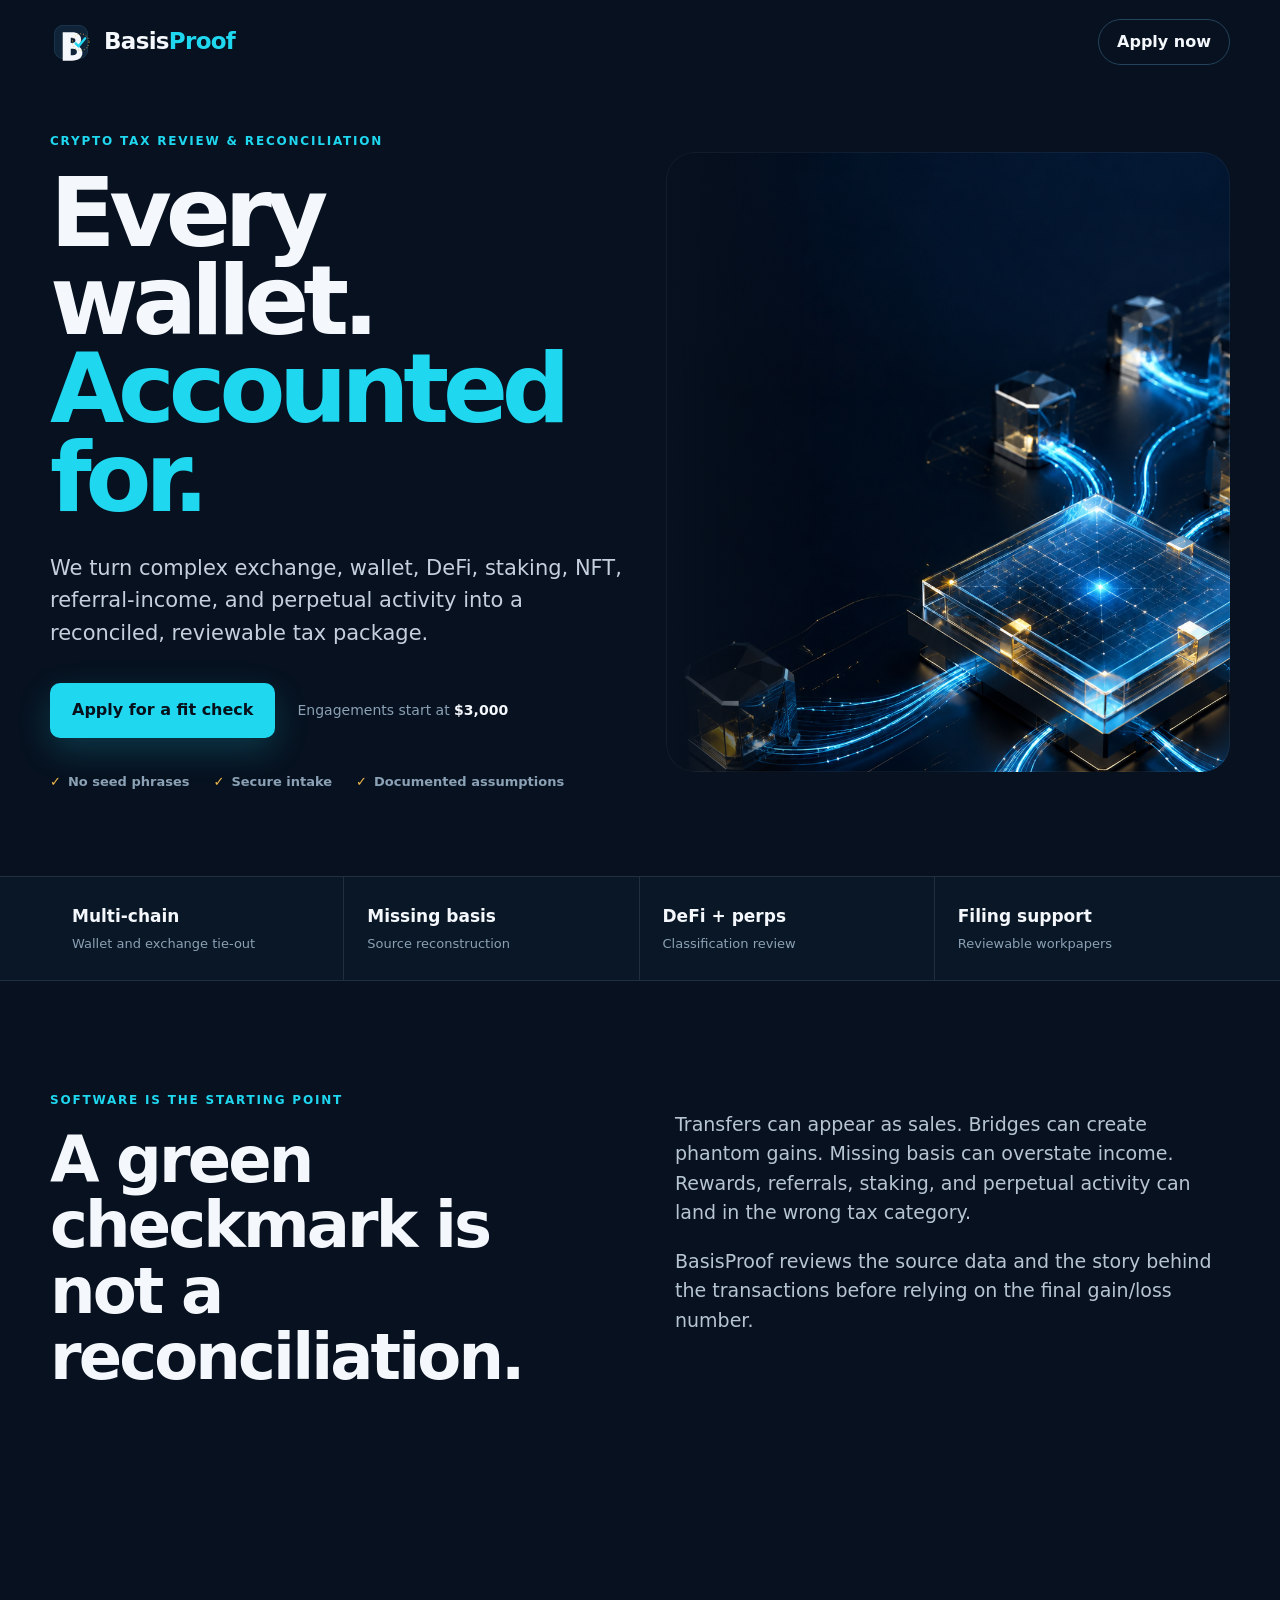
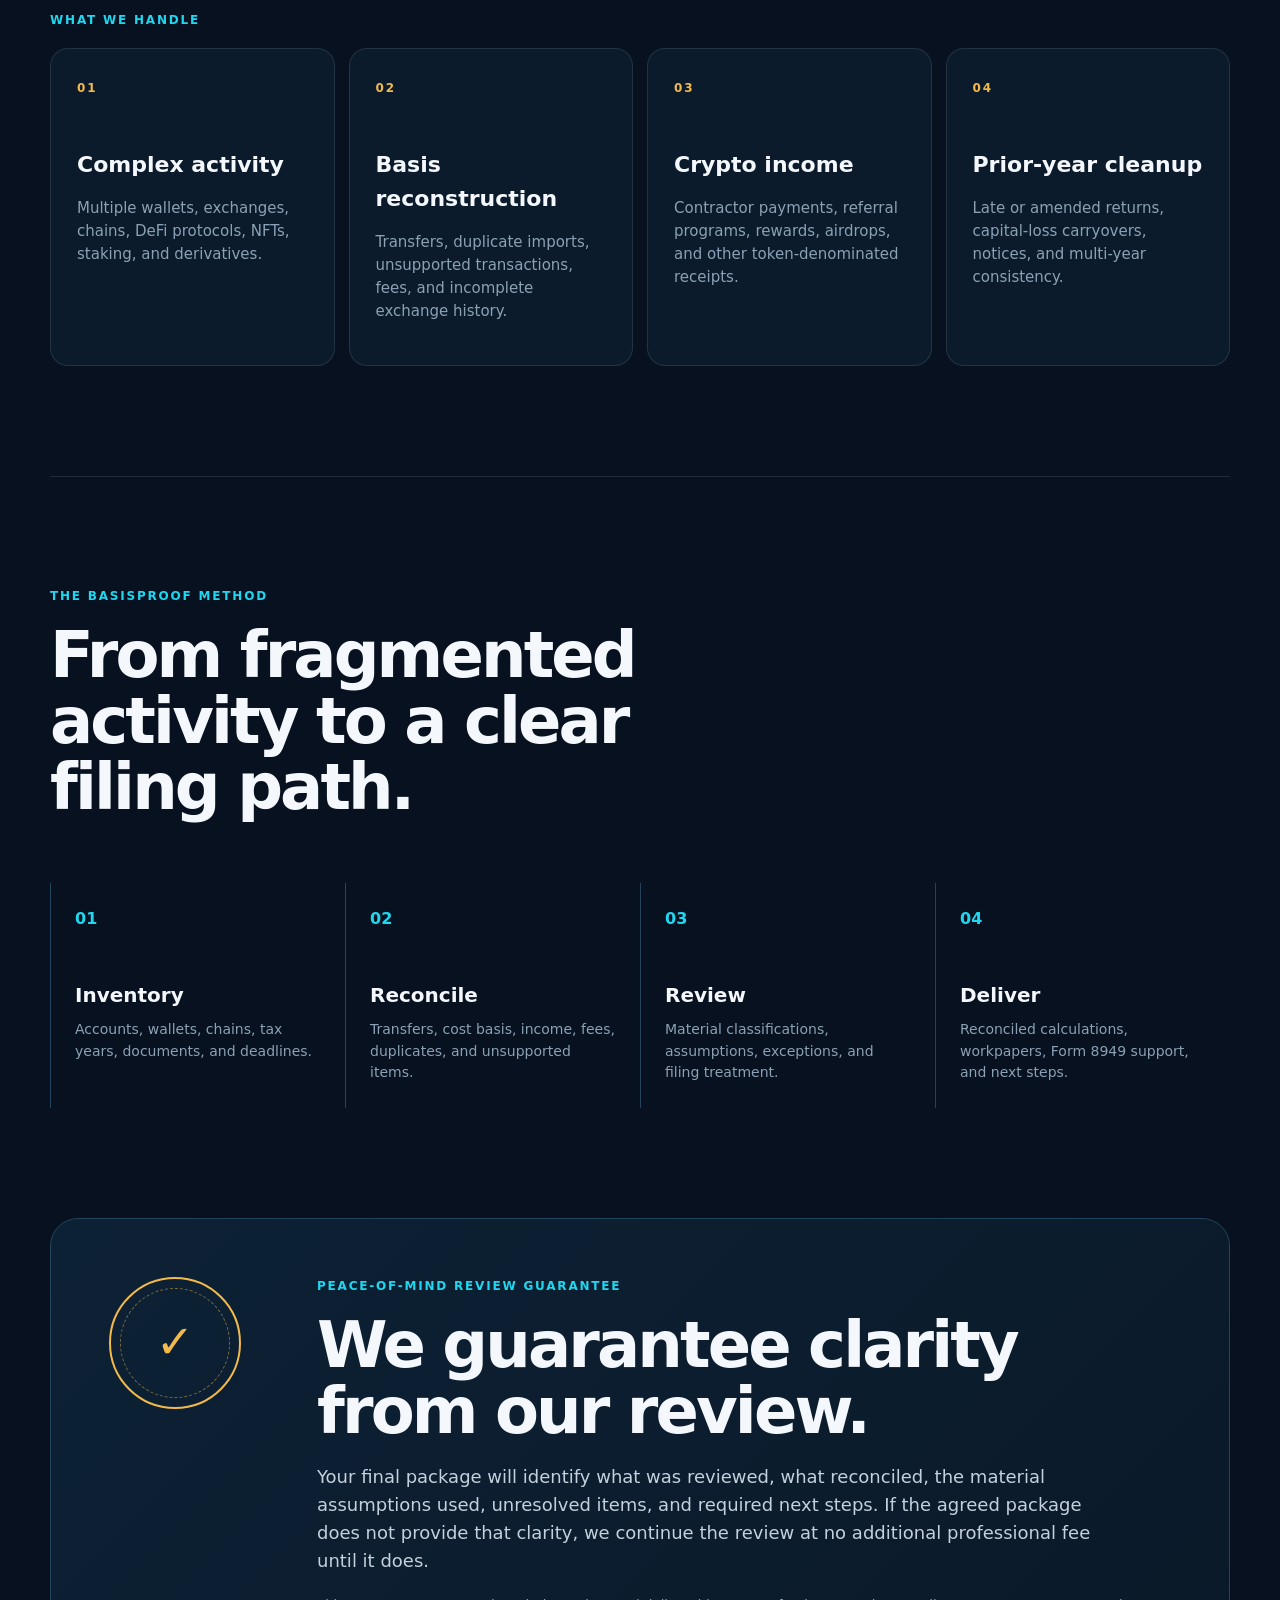
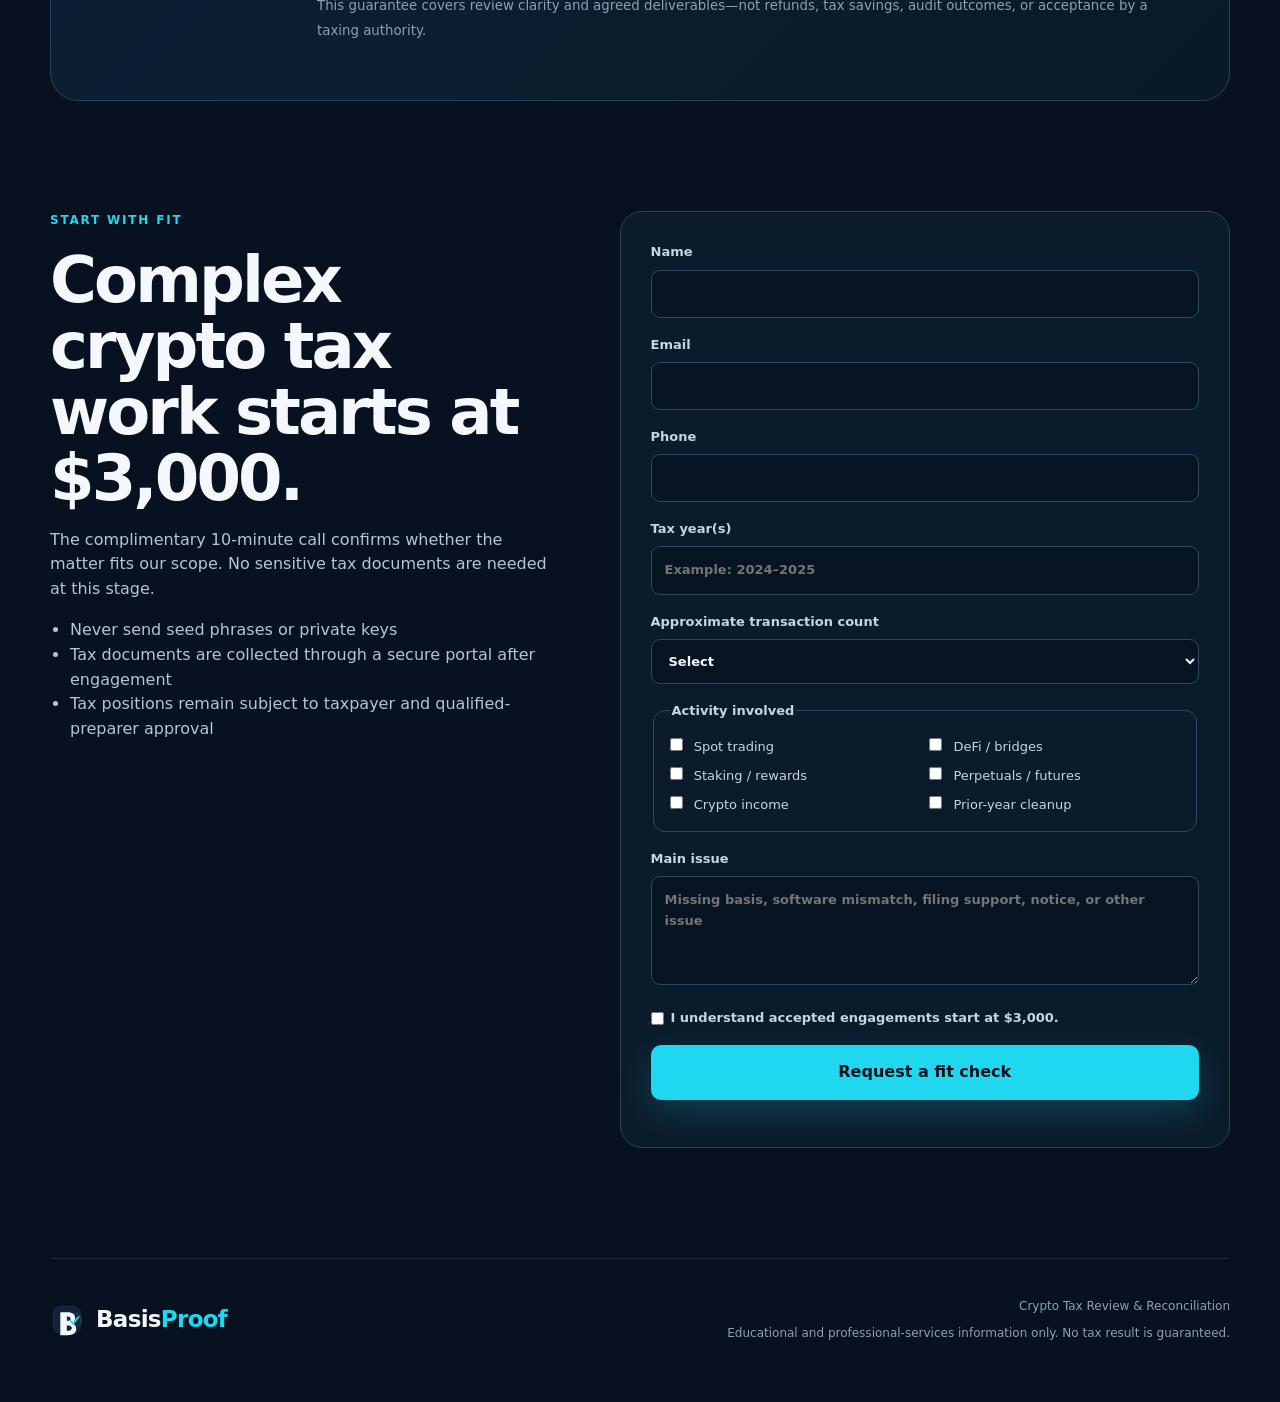
==== index.html @ bd180819 "Launch BasisProof landing page" ====
<!doctype html>
<html lang="en">
<head>
  <meta charset="utf-8">
  <meta name="viewport" content="width=device-width, initial-scale=1">
  <title>BasisProof — Crypto Tax Review & Reconciliation</title>
  <meta name="description" content="Premium crypto tax reconciliation for complex multi-wallet, DeFi, staking, NFT, and perpetual activity. Every wallet accounted for.">
  <meta name="theme-color" content="#07111f">
  <link rel="icon" href="assets/basisproof-mark.svg" type="image/svg+xml">
  <link rel="stylesheet" href="styles.css">
</head>
<body>
  <header class="nav shell">
    <a class="brand" href="#top" aria-label="BasisProof home">
      <img src="assets/basisproof-mark.svg" alt="" width="42" height="42">
      <span>Basis<span>Proof</span></span>
    </a>
    <a class="nav-cta" href="#apply">Apply now</a>
  </header>

  <main id="top">
    <section class="hero shell">
      <div class="hero-copy">
        <div class="eyebrow">Crypto Tax Review & Reconciliation</div>
        <h1>Every wallet.<br><em>Accounted for.</em></h1>
        <p class="lede">We turn complex exchange, wallet, DeFi, staking, NFT, referral-income, and perpetual activity into a reconciled, reviewable tax package.</p>
        <div class="hero-actions">
          <a class="button primary" href="#apply">Apply for a fit check</a>
          <span class="price">Engagements start at <strong>$3,000</strong></span>
        </div>
        <div class="trust-row">
          <span>No seed phrases</span><span>Secure intake</span><span>Documented assumptions</span>
        </div>
      </div>
      <div class="hero-art" role="img" aria-label="Abstract transaction paths converging into a verified ledger"></div>
    </section>

    <section class="proof-band">
      <div class="shell proof-grid">
        <div><strong>Multi-chain</strong><span>Wallet and exchange tie-out</span></div>
        <div><strong>Missing basis</strong><span>Source reconstruction</span></div>
        <div><strong>DeFi + perps</strong><span>Classification review</span></div>
        <div><strong>Filing support</strong><span>Reviewable workpapers</span></div>
      </div>
    </section>

    <section class="section shell split">
      <div>
        <div class="eyebrow">Software is the starting point</div>
        <h2>A green checkmark is not a reconciliation.</h2>
      </div>
      <div class="body-copy">
        <p>Transfers can appear as sales. Bridges can create phantom gains. Missing basis can overstate income. Rewards, referrals, staking, and perpetual activity can land in the wrong tax category.</p>
        <p>BasisProof reviews the source data and the story behind the transactions before relying on the final gain/loss number.</p>
      </div>
    </section>

    <section class="section shell">
      <div class="eyebrow">What we handle</div>
      <div class="cards">
        <article><span>01</span><h3>Complex activity</h3><p>Multiple wallets, exchanges, chains, DeFi protocols, NFTs, staking, and derivatives.</p></article>
        <article><span>02</span><h3>Basis reconstruction</h3><p>Transfers, duplicate imports, unsupported transactions, fees, and incomplete exchange history.</p></article>
        <article><span>03</span><h3>Crypto income</h3><p>Contractor payments, referral programs, rewards, airdrops, and other token-denominated receipts.</p></article>
        <article><span>04</span><h3>Prior-year cleanup</h3><p>Late or amended returns, capital-loss carryovers, notices, and multi-year consistency.</p></article>
      </div>
    </section>

    <section class="section shell process">
      <div class="eyebrow">The BasisProof method</div>
      <h2>From fragmented activity to a clear filing path.</h2>
      <ol>
        <li><b>Inventory</b><span>Accounts, wallets, chains, tax years, documents, and deadlines.</span></li>
        <li><b>Reconcile</b><span>Transfers, cost basis, income, fees, duplicates, and unsupported items.</span></li>
        <li><b>Review</b><span>Material classifications, assumptions, exceptions, and filing treatment.</span></li>
        <li><b>Deliver</b><span>Reconciled calculations, workpapers, Form 8949 support, and next steps.</span></li>
      </ol>
    </section>

    <section class="section shell guarantee">
      <div class="seal">✓</div>
      <div>
        <div class="eyebrow">Peace-of-Mind Review Guarantee</div>
        <h2>We guarantee clarity from our review.</h2>
        <p>Your final package will identify what was reviewed, what reconciled, the material assumptions used, unresolved items, and required next steps. If the agreed package does not provide that clarity, we continue the review at no additional professional fee until it does.</p>
        <small>This guarantee covers review clarity and agreed deliverables—not refunds, tax savings, audit outcomes, or acceptance by a taxing authority.</small>
      </div>
    </section>

    <section id="apply" class="section shell apply">
      <div class="apply-copy">
        <div class="eyebrow">Start with fit</div>
        <h2>Complex crypto tax work starts at $3,000.</h2>
        <p>The complimentary 10-minute call confirms whether the matter fits our scope. No sensitive tax documents are needed at this stage.</p>
        <ul>
          <li>Never send seed phrases or private keys</li>
          <li>Tax documents are collected through a secure portal after engagement</li>
          <li>Tax positions remain subject to taxpayer and qualified-preparer approval</li>
        </ul>
      </div>
      <form id="lead-form" class="lead-form">
        <label>Name<input required name="name" autocomplete="name"></label>
        <label>Email<input required type="email" name="email" autocomplete="email"></label>
        <label>Phone<input required type="tel" name="phone" autocomplete="tel"></label>
        <label>Tax year(s)<input required name="years" placeholder="Example: 2024–2025"></label>
        <label>Approximate transaction count
          <select required name="transactions"><option value="">Select</option><option>Under 500</option><option>500–1,000</option><option>1,000–5,000</option><option>5,000+</option></select>
        </label>
        <fieldset><legend>Activity involved</legend>
          <label><input type="checkbox" name="activity" value="Spot trading"> Spot trading</label>
          <label><input type="checkbox" name="activity" value="DeFi / bridges"> DeFi / bridges</label>
          <label><input type="checkbox" name="activity" value="Staking / rewards"> Staking / rewards</label>
          <label><input type="checkbox" name="activity" value="Perpetuals / futures"> Perpetuals / futures</label>
          <label><input type="checkbox" name="activity" value="Crypto income"> Crypto income</label>
          <label><input type="checkbox" name="activity" value="Prior-year cleanup"> Prior-year cleanup</label>
        </fieldset>
        <label>Main issue<textarea required name="issue" rows="4" placeholder="Missing basis, software mismatch, filing support, notice, or other issue"></textarea></label>
        <label class="confirm"><input required type="checkbox" name="minimum"> I understand accepted engagements start at $3,000.</label>
        <button class="button primary" type="submit">Request a fit check</button>
        <p id="form-status" class="form-status" aria-live="polite"></p>
      </form>
    </section>
  </main>

  <footer class="shell footer">
    <div class="brand"><img src="assets/basisproof-mark.svg" alt="" width="34" height="34"><span>Basis<span>Proof</span></span></div>
    <p>Crypto Tax Review & Reconciliation</p>
    <p>Educational and professional-services information only. No tax result is guaranteed.</p>
  </footer>
  <script src="app.js"></script>
</body>
</html>
---- styles.css ----
:root{--ink:#07111f;--navy:#0f2438;--cyan:#20d7f0;--gold:#f2b94b;--ice:#f4f7fb;--slate:#8ba1b5;--border:#24445d;--max:1180px}
*{box-sizing:border-box}html{scroll-behavior:smooth}body{margin:0;overflow-x:hidden;background:var(--ink);color:var(--ice);font-family:Inter,ui-sans-serif,system-ui,-apple-system,BlinkMacSystemFont,"Segoe UI",sans-serif;line-height:1.55}a{color:inherit;text-decoration:none}.shell{width:min(var(--max),calc(100% - 40px));margin:auto}.nav{height:84px;display:flex;align-items:center;justify-content:space-between}.brand{display:flex;align-items:center;gap:12px;font-size:23px;font-weight:800;letter-spacing:-.7px}.brand img{border-radius:11px}.brand span span{color:var(--cyan)}.nav-cta{padding:10px 18px;border:1px solid var(--border);border-radius:999px;font-weight:700}.hero{min-height:680px;display:grid;grid-template-columns:1.02fr .98fr;align-items:center;gap:28px;padding:48px 0 84px}.hero-copy{position:relative;z-index:2;min-width:0}.eyebrow{text-transform:uppercase;letter-spacing:.15em;font-weight:800;font-size:12px;color:var(--cyan);margin-bottom:18px}.hero h1{font-size:clamp(58px,7.5vw,102px);line-height:.92;letter-spacing:-.065em;margin:0 0 30px;max-width:780px}.hero h1 em{font-style:normal;color:var(--cyan)}.lede{font-size:21px;color:#c4d0dc;max-width:650px}.hero-actions{display:flex;align-items:center;gap:22px;margin:34px 0}.button{display:inline-flex;justify-content:center;align-items:center;border:0;border-radius:10px;padding:15px 22px;font:inherit;font-weight:800;cursor:pointer}.button.primary{background:var(--cyan);color:#06111c;box-shadow:0 12px 34px rgba(32,215,240,.2)}.price{font-size:14px;color:var(--slate)}.price strong{color:var(--ice)}.trust-row{display:flex;gap:24px;flex-wrap:wrap;color:var(--slate);font-size:13px;font-weight:700}.trust-row span:before{content:"✓";color:var(--gold);margin-right:7px}.hero-art{height:620px;border-radius:28px;background:linear-gradient(90deg,var(--ink) 0%,transparent 28%),url('assets/basisproof-hero-network-v1.png') center/cover no-repeat;box-shadow:inset 0 0 0 1px rgba(255,255,255,.05)}.proof-band{border-block:1px solid rgba(139,161,181,.18);background:#091726}.proof-grid{display:grid;grid-template-columns:repeat(4,1fr);gap:1px}.proof-grid>div{padding:26px 22px;border-right:1px solid rgba(139,161,181,.18)}.proof-grid>div:last-child{border:0}.proof-grid strong,.proof-grid span{display:block}.proof-grid strong{font-size:17px}.proof-grid span{color:var(--slate);font-size:13px;margin-top:4px}.section{padding:110px 0}.split{display:grid;grid-template-columns:1fr 1fr;gap:70px}.section h2{font-size:clamp(38px,5vw,64px);line-height:1.03;letter-spacing:-.045em;margin:0}.body-copy{font-size:19px;color:#b7c5d3}.cards{display:grid;grid-template-columns:repeat(4,1fr);gap:14px}.cards article{background:#0b1b2b;border:1px solid rgba(139,161,181,.18);border-radius:18px;padding:26px;min-height:250px}.cards article>span{color:var(--gold);font-size:12px;font-weight:900;letter-spacing:.15em}.cards h3{font-size:22px;margin:48px 0 10px}.cards p{color:var(--slate);font-size:15px}.process{border-top:1px solid rgba(139,161,181,.18)}.process h2{max-width:760px}.process ol{list-style:none;margin:62px 0 0;padding:0;display:grid;grid-template-columns:repeat(4,1fr);counter-reset:step}.process li{padding:24px;border-left:1px solid var(--border);counter-increment:step}.process li:before{content:"0" counter(step);color:var(--cyan);font-weight:900}.process b,.process span{display:block}.process b{font-size:20px;margin:48px 0 8px}.process span{color:var(--slate);font-size:14px}.guarantee{display:grid;grid-template-columns:160px 1fr;gap:48px;align-items:start;background:linear-gradient(135deg,#0d2135,#0a1928);border:1px solid var(--border);border-radius:28px;padding:58px}.seal{width:132px;height:132px;border:2px solid var(--gold);outline:1px dashed rgba(242,185,75,.5);outline-offset:-12px;border-radius:50%;display:grid;place-items:center;color:var(--gold);font-size:46px}.guarantee p{font-size:18px;color:#c4d0dc;max-width:780px}.guarantee small{color:var(--slate)}.apply{display:grid;grid-template-columns:.9fr 1.1fr;gap:70px;align-items:start}.apply-copy{position:sticky;top:40px}.apply-copy p,.apply-copy li{color:#b7c5d3}.apply-copy ul{padding-left:20px}.lead-form{background:#0b1b2b;border:1px solid var(--border);border-radius:22px;padding:30px;display:grid;gap:17px}.lead-form label,.lead-form legend{font-size:13px;font-weight:750;color:#c8d5df}.lead-form input,.lead-form select,.lead-form textarea{width:100%;margin-top:7px;background:#071421;color:var(--ice);border:1px solid #2c4961;border-radius:9px;padding:13px;font:inherit}.lead-form fieldset{border:1px solid #2c4961;border-radius:12px;padding:16px;display:grid;grid-template-columns:1fr 1fr;gap:9px}.lead-form fieldset label{font-weight:500}.lead-form fieldset input,.lead-form .confirm input{width:auto;margin:0 7px 0 0}.lead-form .confirm{display:flex;align-items:center}.form-status{margin:0;color:var(--cyan);font-size:14px}.footer{border-top:1px solid rgba(139,161,181,.18);padding:38px 0 60px;display:grid;grid-template-columns:1fr auto;gap:8px;color:var(--slate);font-size:12px}.footer .brand{grid-row:span 2;color:var(--ice)}.footer p{margin:0;text-align:right}
@media(max-width:850px){.hero{grid-template-columns:1fr;min-height:auto;padding-top:52px}.hero-art{height:420px;order:-1;background-position:center bottom}.hero h1{font-size:58px}.split,.apply{grid-template-columns:1fr}.cards,.process ol,.proof-grid{grid-template-columns:1fr 1fr}.apply-copy{position:static}.guarantee{grid-template-columns:1fr}.section{padding:78px 0}}
@media(max-width:560px){.shell{width:calc(100% - 26px)}.nav{height:70px}.nav-cta{display:none}.hero{padding:28px 0 58px}.hero-art{height:300px}.hero h1{font-size:49px;overflow-wrap:anywhere}.lede{font-size:18px;overflow-wrap:anywhere}.hero-actions{align-items:flex-start;flex-direction:column}.proof-grid,.cards,.process ol{grid-template-columns:1fr}.proof-grid>div{border-right:0;border-bottom:1px solid rgba(139,161,181,.18)}.split{gap:28px}.section h2{font-size:40px}.cards article{min-height:210px}.guarantee{padding:32px 24px}.apply{gap:38px}.lead-form{padding:22px}.lead-form fieldset{grid-template-columns:1fr}.footer{grid-template-columns:1fr}.footer p{text-align:left}}
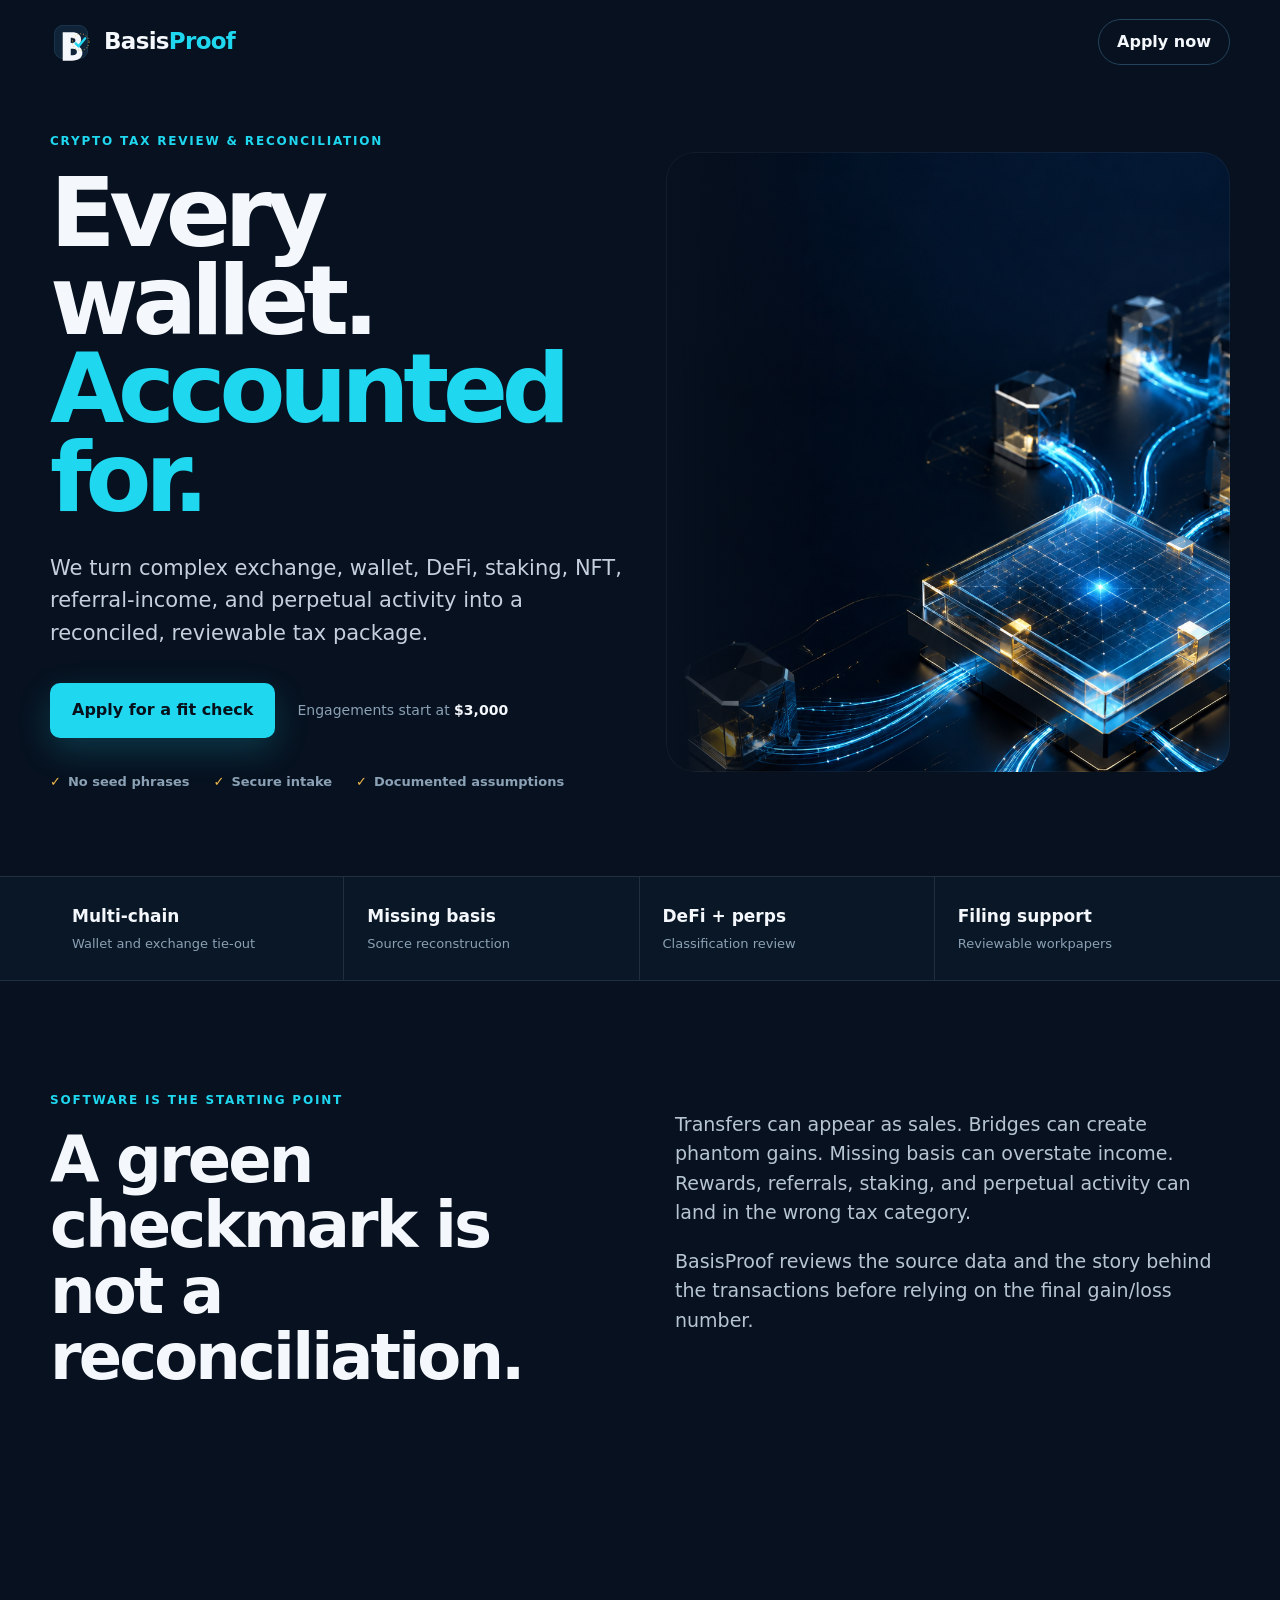
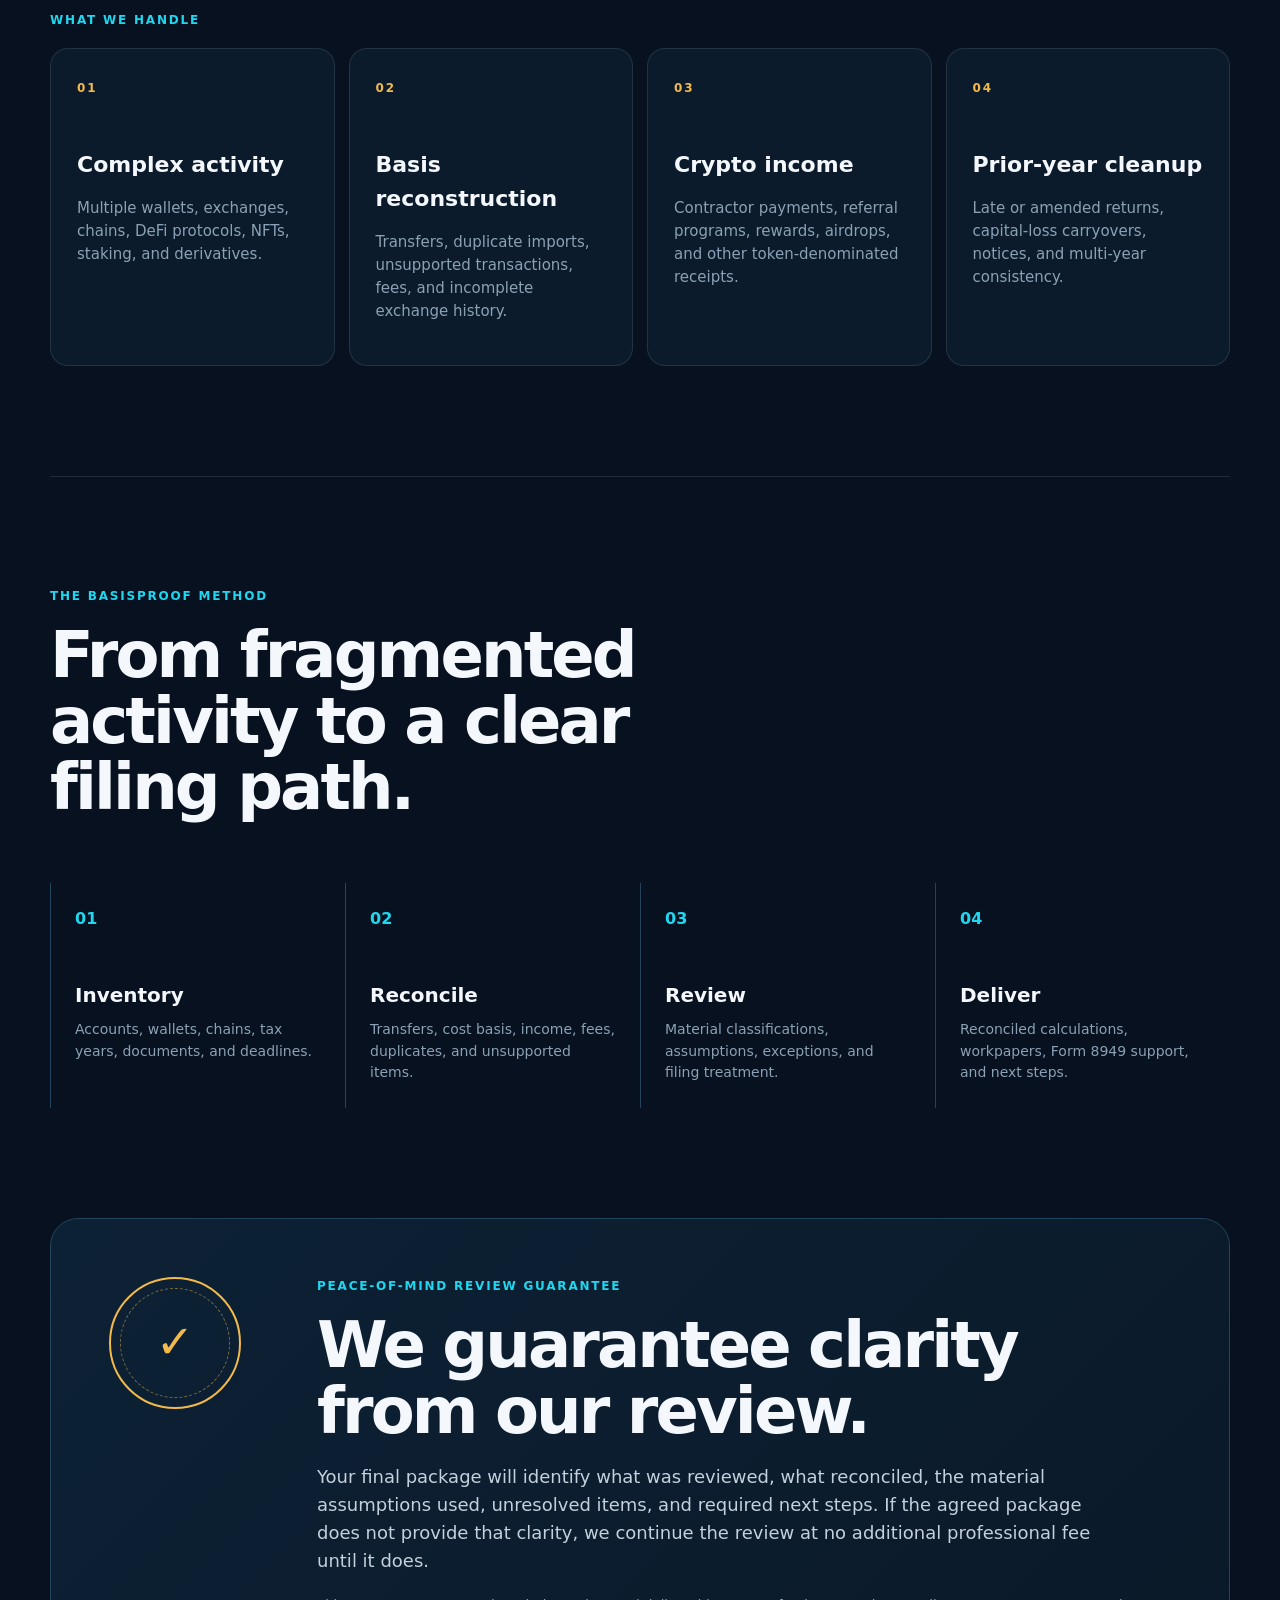
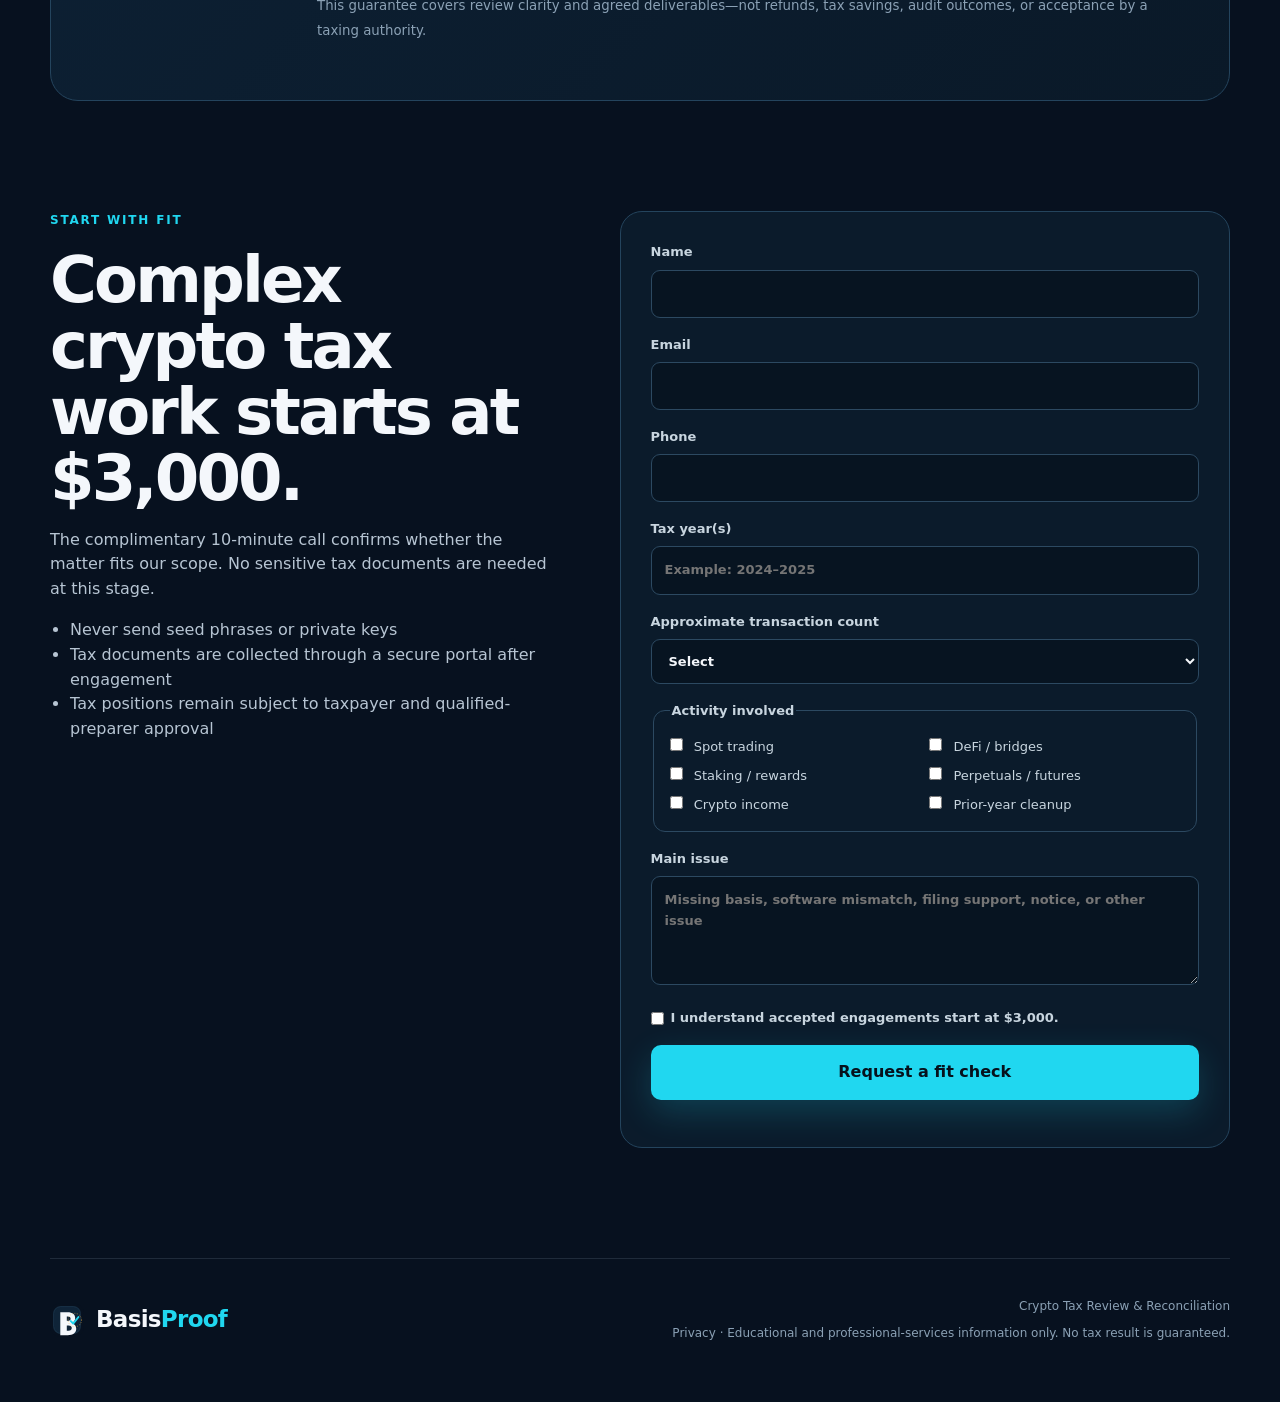
==== commit 5425dda0: "Add live intake fallback and privacy link" ====
--- a/index.html
+++ b/index.html
@@ -124,7 +124,7 @@
   <footer class="shell footer">
     <div class="brand"><img src="assets/basisproof-mark.svg" alt="" width="34" height="34"><span>Basis<span>Proof</span></span></div>
     <p>Crypto Tax Review & Reconciliation</p>
-    <p>Educational and professional-services information only. No tax result is guaranteed.</p>
+    <p><a href="privacy.html">Privacy</a> · Educational and professional-services information only. No tax result is guaranteed.</p>
   </footer>
   <script src="app.js"></script>
 </body>
